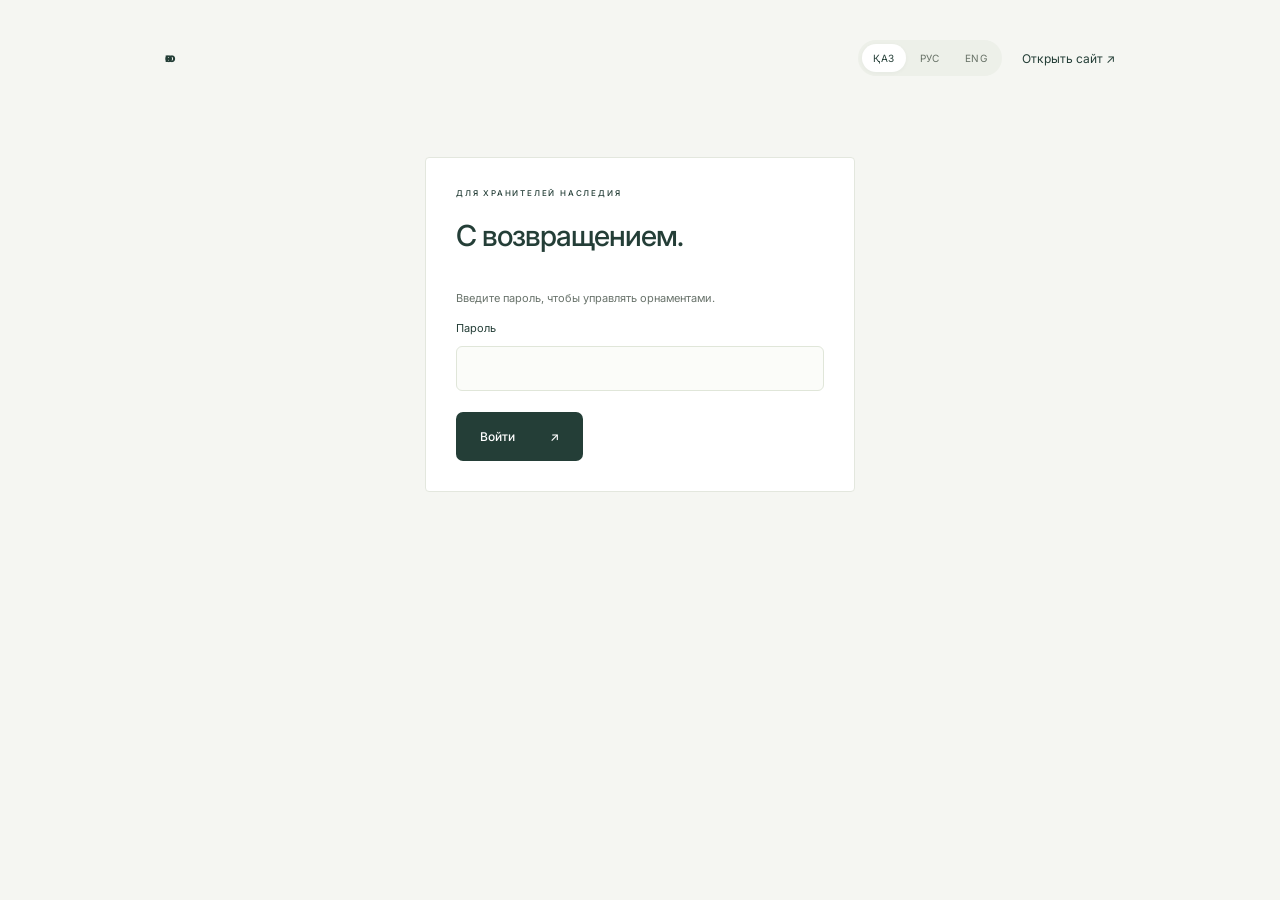
==== admin.html @ a3e52340 "Publish OYU website with three languages and collection admin" ====
<!DOCTYPE html><html lang="kk"><head><meta charset="utf-8"><meta name="viewport" content="width=device-width,initial-scale=1"><meta name="robots" content="noindex,nofollow"><title>ОЮ — управление коллекцией</title><link rel="stylesheet" href="assets/style.css"><link rel="stylesheet" href="assets/minimal.css"><link rel="stylesheet" href="assets/admin.css"></head><body class="admin-app">
<main class="admin-body"><header class="admin-head"><a href="index.html" class="logo">ою</a><div class="admin-top-actions"><nav class="language-switch" aria-label="Тіл / Язык"><a href="?lang=kk&view=auth&section=animals" lang="kk" hreflang="kk" aria-current="true">ҚАЗ</a><a href="?lang=ru&view=auth&section=animals" lang="ru" hreflang="ru">РУС</a><a href="?lang=en" lang="en">ENG</a></nav><a href="index.html">Открыть сайт ↗</a></div></header><section class="panel auth"><div class="eyebrow">ДЛЯ ХРАНИТЕЛЕЙ НАСЛЕДИЯ</div><h2 style="margin-top:20px">С возвращением.</h2><p class="subtle">Введите пароль, чтобы управлять орнаментами.</p><form method="post"><input type="hidden" name="csrf" value="fe5e988f0344731fb3127a880770a74e2294e4725029a79d"><input type="hidden" name="action" value="login"><label class="field">Пароль<input type="password" name="password" required autocomplete="current-password"></label><button class="button">Войти <span>↗</span></button></form></section>
</main><script src="assets/catalog.js"></script><script src="assets/templates.js"></script><script src="assets/i18n-en.js"></script><script src="assets/github.js"></script><script src="assets/editor-languages.js"></script><script src="assets/static.js"></script></body></html>
---- assets/style.css ----
@import url('https://fonts.googleapis.com/css2?family=Manrope:wght@400;500;600;700;800&family=Playfair+Display:ital,wght@0,500;0,600;0,700;1,500;1,600&display=swap');
:root{--paper:#f6f3eb;--ink:#203f38;--muted:#777a6d;--line:#dcded1;--rust:#ad5037;--green:#203f38}*{box-sizing:border-box}html{scroll-behavior:smooth;scroll-padding-top:30px}body{margin:0;background:var(--paper);color:var(--ink);font-family:Manrope,Arial,sans-serif;font-size:14px}button,input,textarea,select{font:inherit}button,a,input,textarea,select{-webkit-tap-highlight-color:transparent}button,a{touch-action:manipulation}a{color:inherit;text-decoration:none}button{cursor:pointer}button:focus-visible,a:focus-visible,input:focus-visible,textarea:focus-visible,select:focus-visible{outline:3px solid #be7947;outline-offset:4px}[hidden]{display:none!important}.header{height:110px;max-width:1440px;margin:auto;padding:0 6%;display:flex;align-items:center;justify-content:space-between;border-bottom:1px solid var(--line)}.logo{font-size:56px;line-height:1;font-weight:800;letter-spacing:-7px;display:flex;align-items:center;gap:28px}.logo span{font-size:8px;font-weight:700;letter-spacing:2px;max-width:105px;line-height:1.8}.header nav{display:flex;gap:35px;font-size:12px}.header nav a:hover,.text-link:hover{color:var(--rust)}.header nav span{margin-left:8px}.header-cta{padding:12px 18px;border:1px solid #b4bbaa;border-radius:5px;font-size:12px}.header-cta span{margin-left:24px}.hero{max-width:1440px;margin:auto;padding:70px 6% 0;display:grid;grid-template-columns:1.1fr 1fr;gap:45px}.eyebrow{font-size:9px;font-weight:800;letter-spacing:2px;display:flex;align-items:center;gap:10px}.eyebrow i{width:6px;height:6px;background:var(--rust);border-radius:50%}h1,h2,h3,p{margin-top:0}h1,h2{font-family:'Playfair Display',Georgia,serif;font-weight:500;letter-spacing:-2px}h1{font-size:clamp(52px,5.6vw,84px);line-height:1.12;margin:27px 0}h1 em,h2 em{font-weight:500;color:var(--rust)}.hero-copy>p{line-height:1.9;color:#74786d;font-size:14px;margin-bottom:29px}.button{display:inline-flex;align-items:center;justify-content:space-between;gap:42px;background:var(--green);color:#fff;padding:19px 24px;border:0;border-radius:4px;font-size:12px}.button:hover{background:#315a4c}.hero-note{display:flex;gap:12px;align-items:center;margin:29px 0;font-size:10px;color:var(--muted)}.hero-note span{font-size:24px;color:var(--rust)}.hero-art{position:relative;background:#e8e8dc;min-height:480px;border-radius:140px 140px 4px 4px;display:flex;align-items:center;justify-content:center;overflow:hidden;background-image:radial-gradient(#abb09933 .7px,transparent .7px);background-size:5px 5px}.art-caption{position:absolute;top:40px;left:34px;right:34px;font-size:8px;letter-spacing:1.5px;display:flex;justify-content:space-between;z-index:2}.art-caption span{color:#7a806d}.medallion{width:350px;height:350px;position:relative;border:1px solid #a1aa8b80;border-radius:50%;outline:1px solid #a1aa8b50;outline-offset:15px;transform:rotate(45deg);color:var(--ink)}.medallion:after{content:'';position:absolute;inset:20px;border:1px solid #9da88e70;border-radius:50%}.horn{position:absolute;width:44%;height:49%;left:28%;top:1%;transform-origin:50% 100%}.horn svg{width:100%;height:100%}.h1{transform:rotate(90deg)}.h2{transform:rotate(180deg)}.h3{transform:rotate(270deg)}.medallion-center{position:absolute;left:44%;top:42%;font-size:43px;color:var(--rust)}.art-bottom{position:absolute;bottom:25px;text-align:center;display:grid;gap:7px;font-size:12px}.art-bottom span+span{font-size:8px;color:#7a806d}.hero-index{grid-column:1/-1;display:flex;justify-content:space-between;border-top:1px solid var(--line);padding:19px 0 22px;font-size:9px;letter-spacing:1px}.hero-index span{color:var(--muted);letter-spacing:0}.ticker{background:var(--green);color:#b6c2a5;white-space:nowrap;overflow:hidden;padding:22px 0;display:flex;align-items:center;justify-content:space-around;gap:40px;font-size:24px}.ticker span{font-size:10px;letter-spacing:3px;flex-shrink:0}.section{max-width:1440px;margin:auto;padding:84px 6%}.section-top{display:flex;justify-content:space-between;align-items:flex-end;gap:24px}h2{font-size:clamp(32px,3.2vw,48px);line-height:1.22;margin:20px 0 30px}.section-top>p{font-size:11px;color:var(--muted);line-height:1.9;margin-bottom:34px}.collection-tools{display:flex;justify-content:space-between;gap:18px;margin:12px 0 24px}.filters{display:flex;gap:7px;flex-wrap:wrap}.filter{border:1px solid var(--line);padding:10px 14px;background:transparent;border-radius:4px;color:#777c6e;font-size:10px}.filter.active{background:var(--green);border-color:var(--green);color:white}.search{display:flex;align-items:center;gap:10px;border-bottom:1px solid #bfc4b6;min-width:180px}.search span{font-size:25px}.search input{border:0;background:none;width:150px;padding:10px 0;font-size:11px;outline-offset:0}.results-label{display:flex;justify-content:space-between;font-size:9px;color:var(--muted);padding:0 0 16px}.results-label span+span{font-size:8px;letter-spacing:1.5px}.grid{display:grid;grid-template-columns:repeat(3,1fr);gap:35px 25px}.ornament-card{padding:0;border:0;text-align:left;color:inherit;background:transparent;min-width:0}.card-art{height:270px;border-radius:5px;position:relative;display:flex;align-items:center;justify-content:center;overflow:hidden;transition:transform .25s}.ornament-card:hover .card-art{transform:translateY(-5px)}.terracotta{background:#eaded1;color:#a54d35}.teal{background:#dfe5dc;color:#27554b}.olive{background:#e7e8d8;color:#7a8051}.sand{background:#ede4d5;color:#aa8051}.card-art>svg{width:49%;height:62%;transition:transform .35s}.ornament-card:hover svg{transform:scale(1.07)}.card-art img{width:100%;height:100%;object-fit:contain;padding:25px}.card-number{position:absolute;top:18px;left:20px;font-size:9px;opacity:.6}.card-open{position:absolute;right:17px;bottom:16px;width:28px;height:28px;border:1px solid currentColor;border-radius:50%;display:grid;place-items:center;font-size:16px;opacity:.7}.card-info{display:flex;justify-content:space-between;align-items:center;padding:18px 0;border-bottom:1px solid var(--line);gap:8px}.card-info h3{font-size:17px;margin:0 0 6px;font-weight:600}.card-info p{font-size:10px;color:var(--muted);margin:0}.card-info>span{font-size:8px;border:1px solid var(--line);padding:6px;border-radius:3px;color:var(--muted)}.collection-foot{margin:32px 0 0;font-size:10px;color:var(--muted);display:flex;justify-content:space-between;align-items:center}.collection-foot span{font-size:25px;color:var(--rust)}#empty{padding:50px 10px;text-align:center;color:var(--muted)}.story{display:grid;grid-template-columns:1fr 1.05fr;gap:8%;border-top:1px solid var(--line);align-items:center}.story-art{min-height:410px;background:var(--green);color:#c2c5a2;border-radius:4px 120px 4px 4px;display:flex;align-items:center;justify-content:center;position:relative;background-image:repeating-linear-gradient(45deg,transparent,transparent 18px,#ffffff05 19px,#ffffff05 20px)}.story-art>svg{width:62%;height:280px}.story-art>span{position:absolute;bottom:28px;font-size:8px;letter-spacing:3px}.story-copy>p{font-size:12px;line-height:1.95;color:var(--muted)}.text-link{margin-top:25px;display:flex;justify-content:space-between;border-bottom:1px solid #b8c0ad;padding-bottom:12px;font-size:11px}.project{text-align:center;border-top:1px solid var(--line);position:relative}.project .eyebrow{justify-content:center}.project h2{font-size:clamp(40px,4.5vw,65px)}.project p{line-height:1.9;color:var(--muted);font-size:12px;margin-bottom:28px}.project small{display:block;font-size:9px;line-height:1.9;color:var(--muted);margin-top:30px}footer{background:var(--green);color:#e6e8db;padding:34px 6%;display:flex;align-items:center;gap:35px}footer .logo{font-size:43px}footer p{margin:0;font-size:10px;color:#b9c2b0}footer>a:not(.logo){font-size:10px;margin-left:auto}footer>span{font-size:9px;color:#b9c2b0}dialog{background:var(--paper);border:0;border-radius:9px;padding:0;width:min(820px,92vw);max-height:90dvh;color:var(--ink)}dialog::backdrop{background:#102c27b5;backdrop-filter:blur(5px)}.close{position:absolute;right:14px;top:14px;z-index:3;border:0;border-radius:50%;width:35px;height:35px;background:var(--paper);font-size:25px;color:var(--ink)}#detail-content{display:grid;grid-template-columns:.8fr 1fr}#detail-content>.card-art{height:100%;min-height:400px;border-radius:0}.detail-body{padding:40px 30px}.detail-body>div{font-size:10px;letter-spacing:1px;color:var(--rust)}.detail-body h2{font-size:34px;margin:15px 0}.detail-body p{font-size:12px;line-height:1.9;color:#74786d}.detail-body h3{font-size:13px;margin-top:25px}.admin-body{max-width:1100px;margin:0 auto;padding:40px 25px}.admin-head{display:flex;justify-content:space-between;gap:20px;align-items:center;margin-bottom:40px}.admin-head h1{font-size:40px;margin:0}.admin-head a{font-size:12px}.panel{background:#fffdf6;border:1px solid var(--line);border-radius:8px;padding:30px}.auth{max-width:460px;margin:9vh auto}.panel h2{font-size:29px;margin-top:0}.field{display:grid;gap:8px;margin-bottom:18px;font-size:12px}.field input,.field textarea,.field select{width:100%;border:1px solid #cdd1c2;border-radius:4px;padding:12px;background:var(--paper);color:var(--ink)}.field textarea{min-height:100px;resize:vertical}.admin-layout{display:grid;grid-template-columns:1.15fr 1fr;gap:25px;align-items:start}.field-row{display:grid;grid-template-columns:1fr 1fr;gap:16px}.notice{padding:15px;background:#e3e9d8;margin:20px 0;border-radius:4px;font-size:13px}.error{background:#f2dfd5}.admin-item{display:flex;align-items:center;gap:15px;padding:16px 0;border-bottom:1px solid var(--line)}.admin-item>svg,.admin-item>img{width:50px;height:50px;object-fit:contain}.admin-item>div{flex:1}.admin-item strong{display:block;font-size:14px}.admin-item small{font-size:10px;color:var(--muted)}.admin-item a,.delete{font-size:11px}.delete{background:none;border:0;color:#a34935;padding:6px}.subtle{font-size:11px;color:var(--muted);line-height:1.8}.logout{border:0;background:transparent;color:var(--rust);font-size:12px}.admin-preview{max-height:120px;max-width:100%}.admin-top-actions{display:flex;gap:20px;align-items:center}
@media(min-width:1500px){.hero-art{min-height:540px}.card-art{height:300px}}@media(max-width:1000px){.header{padding:0 5%;height:90px}.logo span{display:none}.header nav{gap:22px}.hero{padding:45px 5% 0;gap:28px}.hero-art{min-height:430px}.medallion{width:280px;height:280px}.art-caption{left:24px;right:24px;font-size:7px}.section{padding:65px 5%}.collection-tools{flex-wrap:wrap}.search{width:100%}.search input{width:100%}.grid{gap:25px 18px}.card-art{height:220px}.card-info{align-items:flex-start;flex-direction:column}.story{gap:6%}.story-art{min-height:370px}footer{gap:20px}}@media(max-width:640px){.header{height:80px}.logo{font-size:45px}.header nav{gap:16px;font-size:10px}.header nav a:last-child{display:none}.header-cta{font-size:10px;padding:10px}.header-cta span{margin-left:8px}.hero{grid-template-columns:1fr;padding-top:35px;gap:20px}.hero-copy h1{font-size:58px}.eyebrow{font-size:8px;letter-spacing:1.4px}.hero-copy>p{font-size:13px}.hero-note{margin:20px 0 8px}.hero-art{min-height:380px;border-radius:100px 100px 4px 4px}.medallion{width:270px;height:270px}.hero-index{font-size:8px}.ticker{padding:17px 0;justify-content:flex-start;gap:25px}.ticker span{font-size:8px}.section{padding:50px 5%}.section-top{display:block}.section-top h2{font-size:35px;margin-bottom:18px}.section-top>p{margin-bottom:24px}.filters{gap:6px}.filter{font-size:9px;padding:10px}.results-label span+span{font-size:6px;letter-spacing:.7px}.grid{grid-template-columns:repeat(2,1fr);gap:25px 13px}.card-art{height:190px}.card-art>svg{width:64%}.card-info h3{font-size:14px}.card-info{padding:12px 0;gap:10px}.card-info>span{font-size:7px}.card-number{left:12px;top:12px}.card-open{width:23px;height:23px;bottom:12px;right:12px}.collection-foot{font-size:9px}.story{grid-template-columns:1fr;gap:30px}.story-art{min-height:310px}.story-art>svg{height:230px}.story h2{font-size:40px}.project p br{display:none}.project h2{font-size:42px}.project small{font-size:8px}footer{flex-wrap:wrap;gap:20px;padding:30px 5%}footer p{width:calc(100% - 80px)}footer>a:not(.logo){margin-left:0}footer>span{margin-left:auto}#detail-content{grid-template-columns:1fr}#detail-content>.card-art{min-height:230px;height:230px}#detail-content>.card-art svg{width:140px}.detail-body{padding:25px}.admin-head{align-items:flex-start}.admin-head h1{font-size:28px}.admin-top-actions{flex-direction:column;gap:10px}.admin-layout{grid-template-columns:1fr}.panel{padding:22px}.field-row{grid-template-columns:1fr;gap:0}.admin-item{gap:8px}.admin-item strong{font-size:12px}}@media(prefers-reduced-motion:reduce){html{scroll-behavior:auto}*,*:before,*:after{transition:none!important}}
---- assets/minimal.css ----
/* Quiet, contemporary presentation. Ornaments remain the visual focus. */
@import url('https://fonts.googleapis.com/css2?family=Inter:wght@400;500;600;700&display=swap');
.section-catalog{gap:0!important}.catalog-group{border-bottom:1px solid var(--line)}.catalog-group-head{cursor:pointer;list-style:none;margin:0!important;padding:28px 0!important;border-top:0!important;align-items:flex-start}.catalog-group-head::-webkit-details-marker{display:none}.catalog-group-head:focus-visible{outline:2px solid #7e8e75;outline-offset:6px}.catalog-group-head:hover h3{color:#718369}.group-toggle{font-size:24px;font-weight:400;width:25px;line-height:1;text-align:center;flex-shrink:0;color:#70806a}.catalog-group[open]>.catalog-group-head .group-toggle{transform:rotate(45deg)}.group-content{padding:0 0 35px 40px}.section-search{max-width:320px;border-bottom:1px solid var(--line)!important;margin:0 0 15px}.section-search input{width:100%}.section-results{font-size:10px;color:var(--muted);margin-bottom:18px}.section-results:empty{display:none}.catalog-group-head p{max-width:650px}.catalog-group:not([open])>.group-content{display:none}
@media(max-width:640px){.catalog-group-head{padding:23px 0!important;gap:10px!important}.group-content{padding:0 0 28px}.group-toggle{font-size:22px;width:18px}.catalog-group-head .group-count{font-size:8px}.catalog-group-head h3{margin-bottom:8px}.catalog-group-head p{font-size:10px!important}.section-search{max-width:100%}}
.section-catalog{display:grid;gap:58px}.catalog-group{scroll-margin-top:30px}.catalog-group-head{display:flex;gap:20px;align-items:flex-start;margin-bottom:25px;padding-top:24px;border-top:1px solid var(--line)}.group-number{font-size:10px;color:var(--muted);padding-top:7px}.catalog-group-head>div{flex:1}.catalog-group-head h3{font-size:23px;font-weight:500;letter-spacing:-.7px;margin:0 0 12px}.catalog-group-head p{font-size:12px;color:var(--muted);line-height:1.9;max-width:640px;margin:0;white-space:normal;overflow-wrap:anywhere}.group-count{font-size:10px;color:var(--muted);padding-top:8px;white-space:nowrap}.group-empty{padding:25px;background:#eff2eb;color:var(--muted);font-size:12px}.sections-panel{margin:0 0 35px}.sections-title{display:flex;justify-content:space-between;gap:30px;align-items:center}.sections-title h2{margin:15px 0 20px}.sections-title>p{max-width:370px}.section-edit-grid{display:grid;grid-template-columns:repeat(2,minmax(0,1fr));gap:25px}.section-edit-form{padding:22px;background:#fafbf8;border:1px solid var(--line);border-radius:4px}.section-edit-number{font-size:12px;margin-bottom:20px;display:flex;justify-content:space-between;color:var(--muted)}.section-edit-number>span{font-size:10px}.section-edit-form textarea{min-height:100px}.section-edit-form .button{font-size:11px;padding:13px 20px}.catalog-group-head h3,.filter,.card-info>span{overflow-wrap:anywhere}.catalog-group .card-info>span{max-width:45%}
@media(max-width:640px){.section-catalog{gap:38px}.catalog-group-head{gap:12px;margin-bottom:20px}.catalog-group-head h3{font-size:20px}.catalog-group-head p{font-size:11px}.group-count{font-size:8px}.section-edit-grid{grid-template-columns:1fr;gap:18px}.sections-title{display:block}.sections-title>p{margin-bottom:22px}.section-edit-form{padding:16px}.catalog-group .card-info>span{max-width:100%}}
:root{--paper:#fafaf7;--ink:#243e37;--muted:#69736b;--line:#e3e7de;--rust:#867454;--green:#243e37}
body{font-family:Inter,Manrope,Arial,sans-serif}.header{height:96px;border-bottom:0;gap:22px}.logo{font-size:49px}.logo span{font-size:7px;letter-spacing:1.7px}.header>nav:not(.language-switch){margin-left:auto;margin-right:20px}.header-cta{display:none}.language-switch{display:inline-flex!important;gap:3px!important;align-items:center;background:#edf0e9;border-radius:30px;padding:4px;flex-shrink:0}.language-switch a{font-size:10px;letter-spacing:.4px;padding:8px 11px;border-radius:20px;color:#687267}.language-switch a[aria-current]{background:#fff;color:var(--ink);box-shadow:0 1px 4px #25392d0a}
h1,h2{font-family:Inter,Manrope,Arial,sans-serif;font-weight:500;letter-spacing:-3px}h1 em,h2 em{font-style:normal;color:#8a9687;font-weight:400}h1{font-size:clamp(50px,5.4vw,78px);line-height:1.13;margin:29px 0}.hero{padding-top:70px;padding-bottom:15px;gap:7%;align-items:center}.hero-copy>p{font-size:13px;line-height:1.95;max-width:380px}.eyebrow{font-size:8px;letter-spacing:1.8px;font-weight:500}.eyebrow i{background:#7e8e75}.button{border-radius:40px;padding:17px 24px;font-weight:500;gap:35px}.hero-note{font-size:9px}.hero-note>span{font-size:17px;color:#8a9687}.hero-art{border-radius:0;min-height:480px;background:#eff1e9;background-image:none}.medallion{border:0;outline:0;width:330px;height:330px;color:#3a5544}.medallion:after{display:none}.medallion-center{color:#899379;font-size:35px;top:44%;left:45%}.art-caption{top:25px;font-size:7px}.art-bottom{bottom:22px;font-size:10px}.art-bottom span+span{font-size:8px}.hero-index{margin-top:30px;padding-bottom:15px}.ticker{display:none}.section{padding-top:100px;padding-bottom:85px}h2{font-size:clamp(30px,3.2vw,45px);line-height:1.25;margin:23px 0 35px}.section-top>p{font-size:11px}.collection-tools{padding:18px 0;border-top:1px solid var(--line);border-bottom:1px solid var(--line);margin:0 0 20px;align-items:center}.filter{border:0;border-radius:30px;padding:10px 14px;font-size:10px}.filter.active{background:#e9eee4;color:#314b39}.search{border:0}.search input{font-size:11px}.search span{color:#8a9687}.results-label{padding:4px 0 22px}.results-label span+span{display:none}.grid{gap:37px 27px}.card-art{border-radius:0;height:290px}.terracotta{background:#eee8df;color:#967051}.teal{background:#e9eee6;color:#42634f}.olive{background:#eeeee4;color:#7c8056}.sand{background:#f0ece4;color:#a18a64}.card-art>svg{width:43%;height:57%}.card-open{border:0;font-size:21px}.card-number{opacity:.5;font-size:8px}.card-info{border:0;padding:18px 0 0}.card-info h3{font-size:15px;letter-spacing:-.3px;font-weight:500}.card-info p{font-size:10px}.card-info>span{border:0;padding:0;font-size:8px}.collection-foot{margin-top:44px}.collection-foot>span{color:#87937d;font-size:20px}.story{padding-top:80px;gap:10%}.story-art{background:#e9eee5;border-radius:0;min-height:410px;color:#5d7356;background-image:none}.story-art>svg{width:51%}.story-art>span{color:#6f7e65;font-size:7px}.story-copy>p{line-height:2}.project{padding-top:90px;padding-bottom:95px}.project h2{font-size:clamp(38px,4.5vw,61px)}.project small{max-width:600px;margin:30px auto 0;color:#778172}footer{background:#eef1e9;color:var(--ink);padding-top:35px;padding-bottom:35px}footer p,footer>span{color:#697761}footer>a:not(.logo){font-size:9px}dialog{border-radius:3px}dialog::backdrop{background:#24372d80;backdrop-filter:blur(8px)}.detail-body h2{font-size:29px;letter-spacing:-1px}.panel{background:#fff;border-color:var(--line);border-radius:4px}.panel h2{letter-spacing:-1px}.field input,.field textarea,.field select{background:#fafbf8;border-color:#e0e5da;border-radius:4px}.translation-fields{border-top:1px solid var(--line);margin:25px 0;padding-top:22px}.translation-fields h3{font-size:16px;font-weight:500}.admin-head{align-items:center}.notice{border-radius:3px;background:#eaf0e4}.notice.error{background:#f6e8df}.admin-item strong{font-weight:500}
@media(max-width:1000px){.header{gap:15px}.header>nav:not(.language-switch){margin-right:0;gap:18px}.hero{gap:5%;padding-top:40px}.hero-art{min-height:420px}.medallion{width:270px;height:270px}.card-art{height:240px}.card-info{gap:9px}.section{padding-top:70px;padding-bottom:65px}}
@media(max-width:640px){.header{height:80px;flex-wrap:wrap;gap:10px}.header .logo{font-size:42px}.header>nav:not(.language-switch){gap:16px;margin:0 0 0 auto}.header nav a:last-child{display:initial}.header>nav:not(.language-switch) a:nth-child(n+2){display:none}.header .language-switch{margin-left:6px}.language-switch a{padding:8px 9px;font-size:9px}.hero{padding-top:35px;gap:25px}.hero-copy h1{font-size:clamp(44px,11vw,63px);letter-spacing:-2.5px}.hero-copy>p{font-size:12px}.hero-art{min-height:340px}.medallion{width:255px;height:255px}.hero-note{margin-top:24px}.hero-index{margin-top:5px}.hero-index span{font-size:7px}.section{padding-top:55px;padding-bottom:50px}.section-top h2{font-size:31px;letter-spacing:-1.5px}.collection-tools{padding:12px 0;gap:10px}.filters{gap:2px;flex-wrap:nowrap;overflow-x:auto;width:100%;padding-bottom:4px}.filter{font-size:9px;padding:9px 11px;white-space:nowrap;flex-shrink:0}.search{padding:0 5px}.grid{gap:27px 15px}.card-art{height:185px}.card-art>svg{width:58%;height:60%}.card-info h3{font-size:13px}.card-info>span{font-size:8px}.card-info p{font-size:9px}.card-info{padding-top:13px}.story-art{min-height:300px}.story h2{font-size:35px;letter-spacing:-1.5px}.project h2{font-size:39px;letter-spacing:-2px}.admin-top-actions .language-switch{order:-1}.admin-top-actions{gap:12px}.admin-body{padding:25px 16px}.admin-head{align-items:flex-start}.detail-body h2{font-size:28px}.project p{font-size:11px}}
---- assets/admin.css ----
.admin-app{background:#f5f6f2;font-size:13px}.admin-shell{display:grid;grid-template-columns:230px minmax(0,1fr);min-height:100vh}.admin-sidebar{position:sticky;top:0;height:100vh;background:#fff;border-right:1px solid #e6e9e1;padding:37px 24px;display:flex;flex-direction:column}.admin-sidebar .logo{font-size:55px;margin:0 12px 20px}.sidebar-caption{font-size:8px;letter-spacing:1.3px;color:#8d9789;margin:0 12px 38px}.admin-sidebar nav{display:grid;gap:8px}.admin-sidebar nav>a{display:flex;gap:13px;align-items:center;padding:14px;border-radius:8px;color:#75806e;font-size:12px}.admin-sidebar nav>a>span{font-size:18px;width:20px}.admin-sidebar nav>a[aria-current]{background:#edf2e8;color:#294730;font-weight:600}.admin-sidebar nav>a:hover{background:#f3f5ef}.admin-sidebar nav small{margin-left:auto;background:#e6ebdf;border-radius:5px;padding:3px 6px;font-size:9px}.sidebar-bottom{margin-top:auto;border-top:1px solid var(--line);padding:24px 10px 0}.sidebar-bottom>a{font-size:11px}.sidebar-bottom p{color:#939b8a;font-size:9px;line-height:1.8;margin:15px 0 0}.admin-workspace{min-width:0}.admin-toolbar{height:83px;border-bottom:1px solid #e5e8df;display:flex;align-items:center;justify-content:space-between;padding:0 44px;background:#ffffffa8}.admin-toolbar>span{font-size:11px;color:#89917f}.admin-toolbar>div{display:flex;gap:28px;align-items:center}.admin-toolbar .language-switch{margin:0}.admin-toolbar form{margin:0}.admin-content{max-width:1400px;margin:auto;padding:42px 44px 70px}.admin-page-heading{display:flex;justify-content:space-between;align-items:center;gap:25px;margin-bottom:32px}.admin-page-heading h1{font-family:Inter,Arial,sans-serif;font-size:34px;font-weight:500;letter-spacing:-1.3px;margin:13px 0}.admin-page-heading p{font-size:12px;color:#89917f;line-height:1.8;margin:0}.admin-page-heading>.button{font-size:11px;padding:15px 22px;white-space:nowrap;border-radius:7px;gap:10px}.admin-box{background:#fff;border:1px solid #e4e8de;border-radius:12px;padding:26px;margin-bottom:24px}.admin-box>h2{font-family:Inter,Arial,sans-serif;font-weight:500;letter-spacing:-.4px;font-size:17px;margin:0 0 24px;display:flex;align-items:center;gap:10px}.overview-stats{display:grid;grid-template-columns:1fr 1fr;gap:24px;margin-bottom:30px}.overview-stats>a{display:grid;background:white;border:1px solid #e4e8de;padding:26px;border-radius:12px;gap:14px}.overview-stats span{font-size:12px;color:#7d8876}.overview-stats strong{font-size:43px;font-weight:500;letter-spacing:-2px}.overview-stats small{font-size:10px;color:#849078}.overview-stats a:hover{border-color:#aebca3}.quick-actions>a{display:flex;align-items:center;gap:22px;padding:23px 0;border-top:1px solid #edf0e8}.quick-actions>a>span{font-size:10px;color:#9da68e;background:#f2f5ed;width:36px;height:36px;display:grid;place-items:center;border-radius:8px}.quick-actions h3{font-size:14px;font-weight:500;margin:0 0 7px}.quick-actions p{font-size:11px;color:#89937f;margin:0;line-height:1.8}.quick-actions b{margin-left:auto;font-size:20px;font-weight:400}.admin-section-list{display:grid;grid-template-columns:repeat(2,minmax(0,1fr));gap:25px}.admin-section-card{background:white;border:1px solid #e4e8de;border-radius:12px;overflow:hidden}.admin-section-card>img{width:100%;height:175px;object-fit:cover;display:block}.admin-section-card>div{padding:23px}.admin-badge{font-size:9px;background:#eff3e9;color:#7a866f;border-radius:20px;padding:5px 9px;display:inline-block}.admin-section-card h2{font-family:Inter,Arial,sans-serif;font-size:21px;letter-spacing:-.5px;margin:15px 0 10px}.admin-section-card p{font-size:11px;color:#89917e;line-height:1.85;min-height:60px;overflow-wrap:anywhere}.secondary-button{display:inline-flex;align-items:center;justify-content:center;padding:10px 14px;border:1px solid #dce3d5;border-radius:6px;font-size:10px;background:#fff;color:var(--ink);white-space:nowrap}.secondary-button:hover{background:#f3f6ef}.admin-list-tools{display:flex;gap:16px;align-items:center;padding-bottom:22px}.admin-search{display:flex;align-items:center;gap:12px;flex:1;background:#f7f9f4;border:1px solid #e3e8db;border-radius:7px;padding:0 13px}.admin-search>span{font-size:23px;color:#939e87}.admin-search input{width:100%;background:none;border:0;padding:13px 0;font-size:11px;color:var(--ink);min-width:0}.admin-list-tools>select{border:1px solid #e0e6d7;border-radius:7px;background:white;padding:12px;max-width:230px;color:var(--ink);font-size:11px}.admin-list-label{display:flex;justify-content:space-between;background:#f5f7f0;padding:13px;border-radius:5px;font-size:9px;color:#98a08c}.admin-record{display:flex;align-items:center;gap:16px;padding:20px 0;border-bottom:1px solid #edf0e7}.record-thumb{width:57px;height:57px;flex-shrink:0;border-radius:8px;display:grid;place-items:center;overflow:hidden}.record-thumb>svg{width:42px;height:42px}.record-thumb>img{width:100%;height:100%;object-fit:contain}.record-title{flex:1;min-width:0}.record-title h3{font-size:13px;font-weight:500;margin:0 0 7px;overflow-wrap:anywhere}.record-title p{font-size:10px;margin:0;color:#8d977f}.record-actions{display:flex;gap:17px;align-items:center}.record-actions>a:first-child{font-size:10px;color:#8c977f}.record-actions .delete{font-size:10px;color:#a87568}.record-actions form{margin:0}.admin-empty{padding:30px;text-align:center;font-size:12px;color:#8b957e}.admin-back{font-size:11px;color:#7a876f;display:inline-block;margin-bottom:24px}.admin-editor{display:grid;grid-template-columns:minmax(0,1.6fr) minmax(280px,1fr);gap:25px;align-items:start}.editor-main,.editor-aside{min-width:0}.editor-aside{position:sticky;top:20px}.admin-app .field{font-size:11px;gap:8px;position:relative;display:block;margin-bottom:21px;line-height:1.6}.admin-app .field input,.admin-app .field select,.admin-app .field textarea{display:block;margin-top:8px;background:#fbfcf9;border-color:#e0e6d9;border-radius:6px;font-size:12px;line-height:1.8;padding:11px 13px;max-width:100%}.admin-app .field textarea{min-height:115px;resize:vertical}.admin-app .field input:focus,.admin-app .field textarea:focus{border-color:#8ea47b}.required{color:#a27759}.step-number{font-size:9px;padding:7px;background:#edf3e7;color:#8b9b7b;border-radius:5px;letter-spacing:0}.language-label{display:flex;align-items:center;justify-content:space-between;font-weight:500;font-size:12px;border-bottom:1px solid #e9eee1;padding-bottom:15px;margin-bottom:20px}.language-label>span{font-size:9px;font-weight:400;border-radius:20px;background:#ecf3e5;color:#80956c;padding:5px 9px}.optional-fields{border-top:1px solid #e5ebdd;margin-top:28px}.optional-fields>summary{cursor:pointer;font-size:12px;padding:22px 0;color:#64765a}.optional-fields>summary>span{font-size:9px;margin-left:12px;color:#99a18f}.optional-fields>div{padding-top:8px}.editor-preview{aspect-ratio:1.25;display:flex;align-items:center;justify-content:center;overflow:hidden;border-radius:8px;margin-bottom:20px;background:#edf1e6}.editor-preview>svg{width:55%;height:65%}.editor-preview img{width:100%;height:100%;object-fit:contain}.cover-preview{aspect-ratio:1.65}.cover-preview img{object-fit:cover}.upload-label input{font-size:10px!important;background:#f5f8ef!important;padding:12px!important}.upload-label small{font-size:9px;color:#949f87;display:block;margin-top:8px;font-weight:400}.checkbox-field{display:flex;align-items:flex-start;gap:9px;font-size:10px;color:#8c967e;line-height:1.8;margin:16px 0 24px}.checkbox-field input{margin:3px 0 0;accent-color:#526b42}.editor-save{background:#fff;border:1px solid #e2e8d9;border-radius:12px;padding:22px;text-align:center}.editor-save .button{width:100%;border-radius:7px;justify-content:center;font-size:11px;gap:12px;padding:16px}.editor-save>a{display:block;font-size:11px;color:#8c977f;margin-top:16px}.editor-save>p{font-size:9px;color:#a0aa94;line-height:1.8;margin:18px 0 0}.admin-content .notice{margin-bottom:25px;font-size:12px;padding:15px 18px;border-radius:8px}.admin-app .auth{max-width:430px}.admin-app .auth .button{border-radius:7px}.admin-app .admin-body{max-width:1000px}.admin-app .admin-page-heading .eyebrow{font-size:8px}.admin-app [hidden]{display:none!important}
@media(max-width:1150px){.admin-shell{grid-template-columns:190px minmax(0,1fr)}.admin-sidebar{padding:30px 15px}.sidebar-caption{font-size:7px}.admin-content{padding:35px 25px}.admin-toolbar{padding:0 25px}.admin-editor{grid-template-columns:minmax(0,1fr) 280px;gap:18px}.admin-box{padding:22px}.record-actions{gap:10px}.record-actions>a:first-child{display:none}}@media(max-width:900px){.admin-editor{grid-template-columns:1fr}.editor-aside{position:static;display:grid;grid-template-columns:1fr 1fr;align-items:start;gap:20px}.admin-page-heading h1{font-size:29px}.admin-page-heading p{font-size:11px}.admin-section-list{gap:18px}.admin-section-card>div{padding:18px}.admin-section-card h2{font-size:18px}.admin-section-card>img{height:145px}.admin-section-card p{min-height:0}.record-actions{gap:6px}.record-thumb{width:45px;height:45px}}
@media(max-width:640px){.admin-shell{display:block}.admin-sidebar{position:static;height:auto;padding:18px 18px 0;border-right:0;border-bottom:1px solid #e3e9da;display:block}.admin-sidebar .logo{font-size:42px;margin:0 0 18px}.sidebar-caption{display:none}.admin-sidebar nav{display:flex;gap:8px}.admin-sidebar nav>a{flex:1;justify-content:center;padding:13px 7px;border-radius:7px 7px 0 0;gap:7px;font-size:10px}.admin-sidebar nav>a>span{font-size:16px;width:16px}.admin-sidebar nav small{display:none}.sidebar-bottom{position:absolute;top:29px;right:20px;margin:0;padding:0;border:0}.sidebar-bottom p{display:none}.sidebar-bottom>a{font-size:10px}.admin-toolbar{height:65px;padding:0 20px}.admin-toolbar>span{font-size:10px}.admin-toolbar>div{gap:17px}.admin-content{padding:28px 18px 45px}.admin-page-heading{display:block;margin-bottom:25px}.admin-page-heading h1{font-size:29px;margin:12px 0}.admin-page-heading>.button{margin-top:20px;font-size:11px;padding:13px 20px}.overview-stats{gap:12px;margin-bottom:22px}.overview-stats>a{padding:20px 16px;gap:13px}.overview-stats span{font-size:10px}.overview-stats strong{font-size:36px}.overview-stats small{font-size:8px;line-height:1.8}.admin-box{padding:20px;border-radius:9px}.admin-box>h2{font-size:16px}.quick-actions>a{gap:12px;align-items:flex-start}.quick-actions>a>span{width:29px;height:29px;flex-shrink:0}.quick-actions h3{font-size:12px}.quick-actions p{font-size:10px}.admin-section-list{grid-template-columns:1fr;gap:22px}.admin-section-card>img{height:185px}.admin-section-card>div{padding:22px}.admin-section-card h2{font-size:21px}.admin-list-tools{display:grid;gap:12px}.admin-list-tools>select{width:100%;max-width:none}.admin-record{gap:12px;flex-wrap:wrap;padding:18px 0}.record-title{flex:1;min-width:170px}.record-actions{width:100%;justify-content:flex-end;gap:17px}.record-actions>a:first-child{display:block;margin-right:auto}.admin-list-label>span:last-child{display:none}.editor-aside{display:block}.editor-save{position:static}.optional-fields>summary>span{font-size:8px;margin-left:6px}.admin-app .field{font-size:11px}.editor-main .admin-box{margin-bottom:18px}.editor-save .button{font-size:12px}.admin-toolbar .logout{font-size:10px}}

.static-data-actions{display:flex;flex-wrap:wrap;gap:10px}.static-data-actions .secondary-button{cursor:pointer}.admin-content .notice>p{font-size:11px;line-height:1.8;margin:0 0 14px}

.editor-language-tabs{display:flex;gap:7px;border-bottom:1px solid var(--line);margin-bottom:22px;padding-bottom:12px}.editor-language-tabs button{padding:10px 14px;border:1px solid var(--line);border-radius:6px;background:transparent;color:var(--ink);font-size:11px}.editor-language-tabs button[aria-selected=true]{background:var(--ink);color:white;border-color:var(--ink)}.editor-language-panel[hidden]{display:none}.github-dialog{max-width:510px;padding:30px;border-radius:12px}.github-dialog h2{font-size:26px;letter-spacing:-1px;margin-bottom:20px}.github-dialog .field{display:block;font-size:12px;margin:20px 0}.github-dialog .field input{display:block;width:100%;padding:12px;margin-top:8px;border:1px solid var(--line);border-radius:6px;background:white;color:var(--ink)}.github-actions{display:flex;gap:12px}.github-dialog .button{border-radius:6px;font-size:12px}.github-status{font-size:12px;line-height:1.8;overflow-wrap:anywhere}.github-status a{text-decoration:underline}button:disabled{opacity:.55;cursor:wait}.static-data-actions .button{padding:11px 15px;border-radius:6px;font-size:11px}@media(max-width:640px){.github-dialog{padding:22px}.editor-language-tabs button{font-size:10px;padding:10px}}
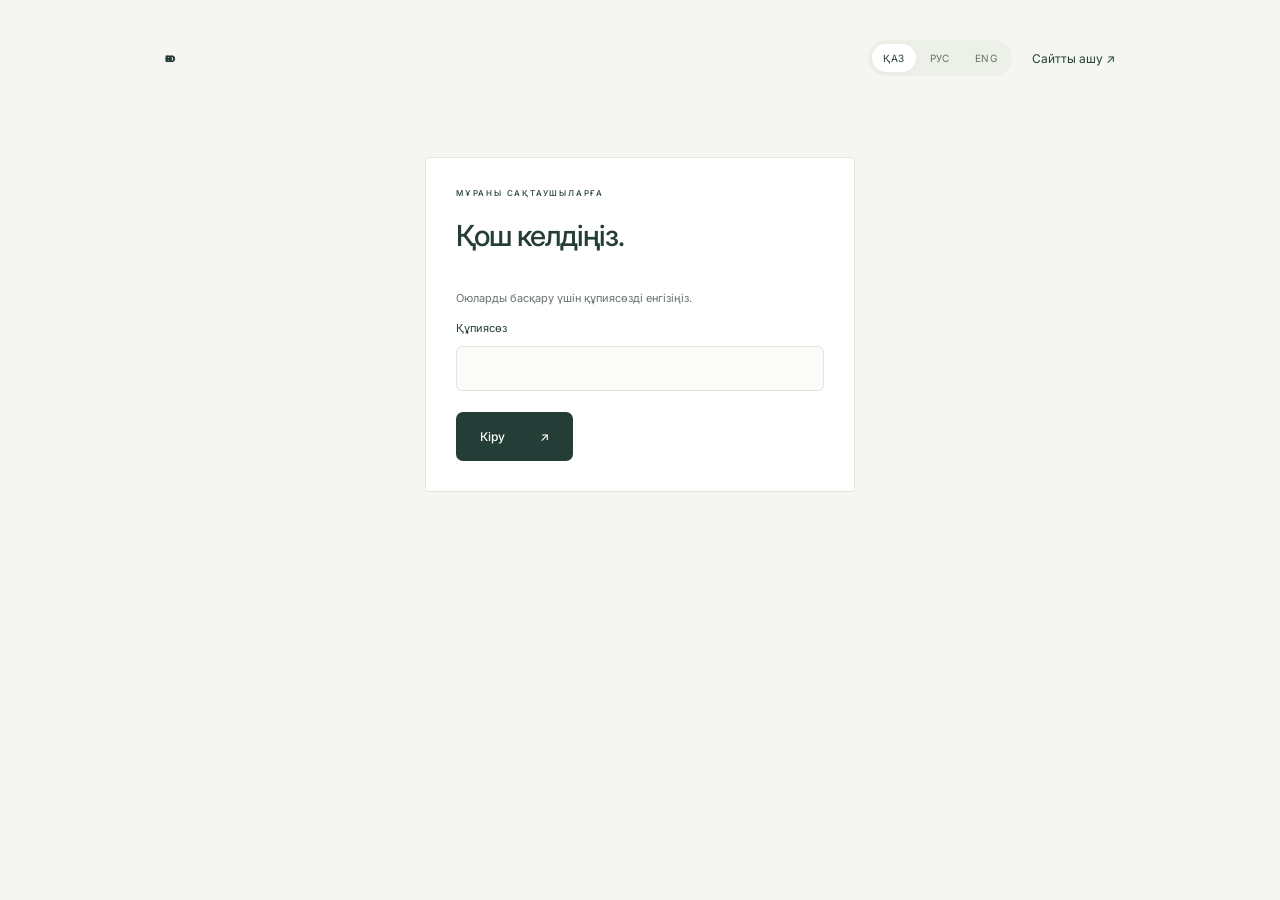
==== commit 2d234733: "Fix Kazakh static localization and refresh language templates" ====
--- a/admin.html
+++ b/admin.html
@@ -1,3 +1,3 @@
-<!DOCTYPE html><html lang="kk"><head><meta charset="utf-8"><meta name="viewport" content="width=device-width,initial-scale=1"><meta name="robots" content="noindex,nofollow"><title>ОЮ — управление коллекцией</title><link rel="stylesheet" href="assets/style.css"><link rel="stylesheet" href="assets/minimal.css"><link rel="stylesheet" href="assets/admin.css"></head><body class="admin-app">
-<main class="admin-body"><header class="admin-head"><a href="index.html" class="logo">ою</a><div class="admin-top-actions"><nav class="language-switch" aria-label="Тіл / Язык"><a href="?lang=kk&view=auth&section=animals" lang="kk" hreflang="kk" aria-current="true">ҚАЗ</a><a href="?lang=ru&view=auth&section=animals" lang="ru" hreflang="ru">РУС</a><a href="?lang=en" lang="en">ENG</a></nav><a href="index.html">Открыть сайт ↗</a></div></header><section class="panel auth"><div class="eyebrow">ДЛЯ ХРАНИТЕЛЕЙ НАСЛЕДИЯ</div><h2 style="margin-top:20px">С возвращением.</h2><p class="subtle">Введите пароль, чтобы управлять орнаментами.</p><form method="post"><input type="hidden" name="csrf" value="fe5e988f0344731fb3127a880770a74e2294e4725029a79d"><input type="hidden" name="action" value="login"><label class="field">Пароль<input type="password" name="password" required autocomplete="current-password"></label><button class="button">Войти <span>↗</span></button></form></section>
-</main><script src="assets/catalog.js"></script><script src="assets/templates.js"></script><script src="assets/i18n-en.js"></script><script src="assets/github.js"></script><script src="assets/editor-languages.js"></script><script src="assets/static.js"></script></body></html>+<!DOCTYPE html><html lang="kk"><head><meta charset="utf-8"><meta name="viewport" content="width=device-width,initial-scale=1"><meta name="robots" content="noindex,nofollow"><title>ОЮ — жинақты басқару</title><link rel="stylesheet" href="assets/style.css"><link rel="stylesheet" href="assets/minimal.css"><link rel="stylesheet" href="assets/admin.css"></head><body class="admin-app">
+<main class="admin-body"><header class="admin-head"><a href="index.html" class="logo">ою</a><div class="admin-top-actions"><nav class="language-switch" aria-label="Тіл / Язык"><a href="?lang=kk&view=auth&section=animals" lang="kk" hreflang="kk" aria-current="true">ҚАЗ</a><a href="?lang=ru&view=auth&section=animals" lang="ru" hreflang="ru">РУС</a><a href="?lang=en" lang="en">ENG</a></nav><a href="index.html">Сайтты ашу ↗</a></div></header><section class="panel auth"><div class="eyebrow">МҰРАНЫ САҚТАУШЫЛАРҒА</div><h2 style="margin-top:20px">Қош келдіңіз.</h2><p class="subtle">Оюларды басқару үшін құпиясөзді енгізіңіз.</p><form method="post"><input type="hidden" name="csrf" value="fe5e988f0344731fb3127a880770a74e2294e4725029a79d"><input type="hidden" name="action" value="login"><label class="field">Құпиясөз<input type="password" name="password" required autocomplete="current-password"></label><button class="button">Кіру <span>↗</span></button></form></section>
+</main><script src="assets/catalog.js"></script><script src="assets/templates.js?v=20261104-kk2"></script><script src="assets/i18n-en.js"></script><script src="assets/github.js"></script><script src="assets/editor-languages.js"></script><script src="assets/static.js"></script></body></html>
